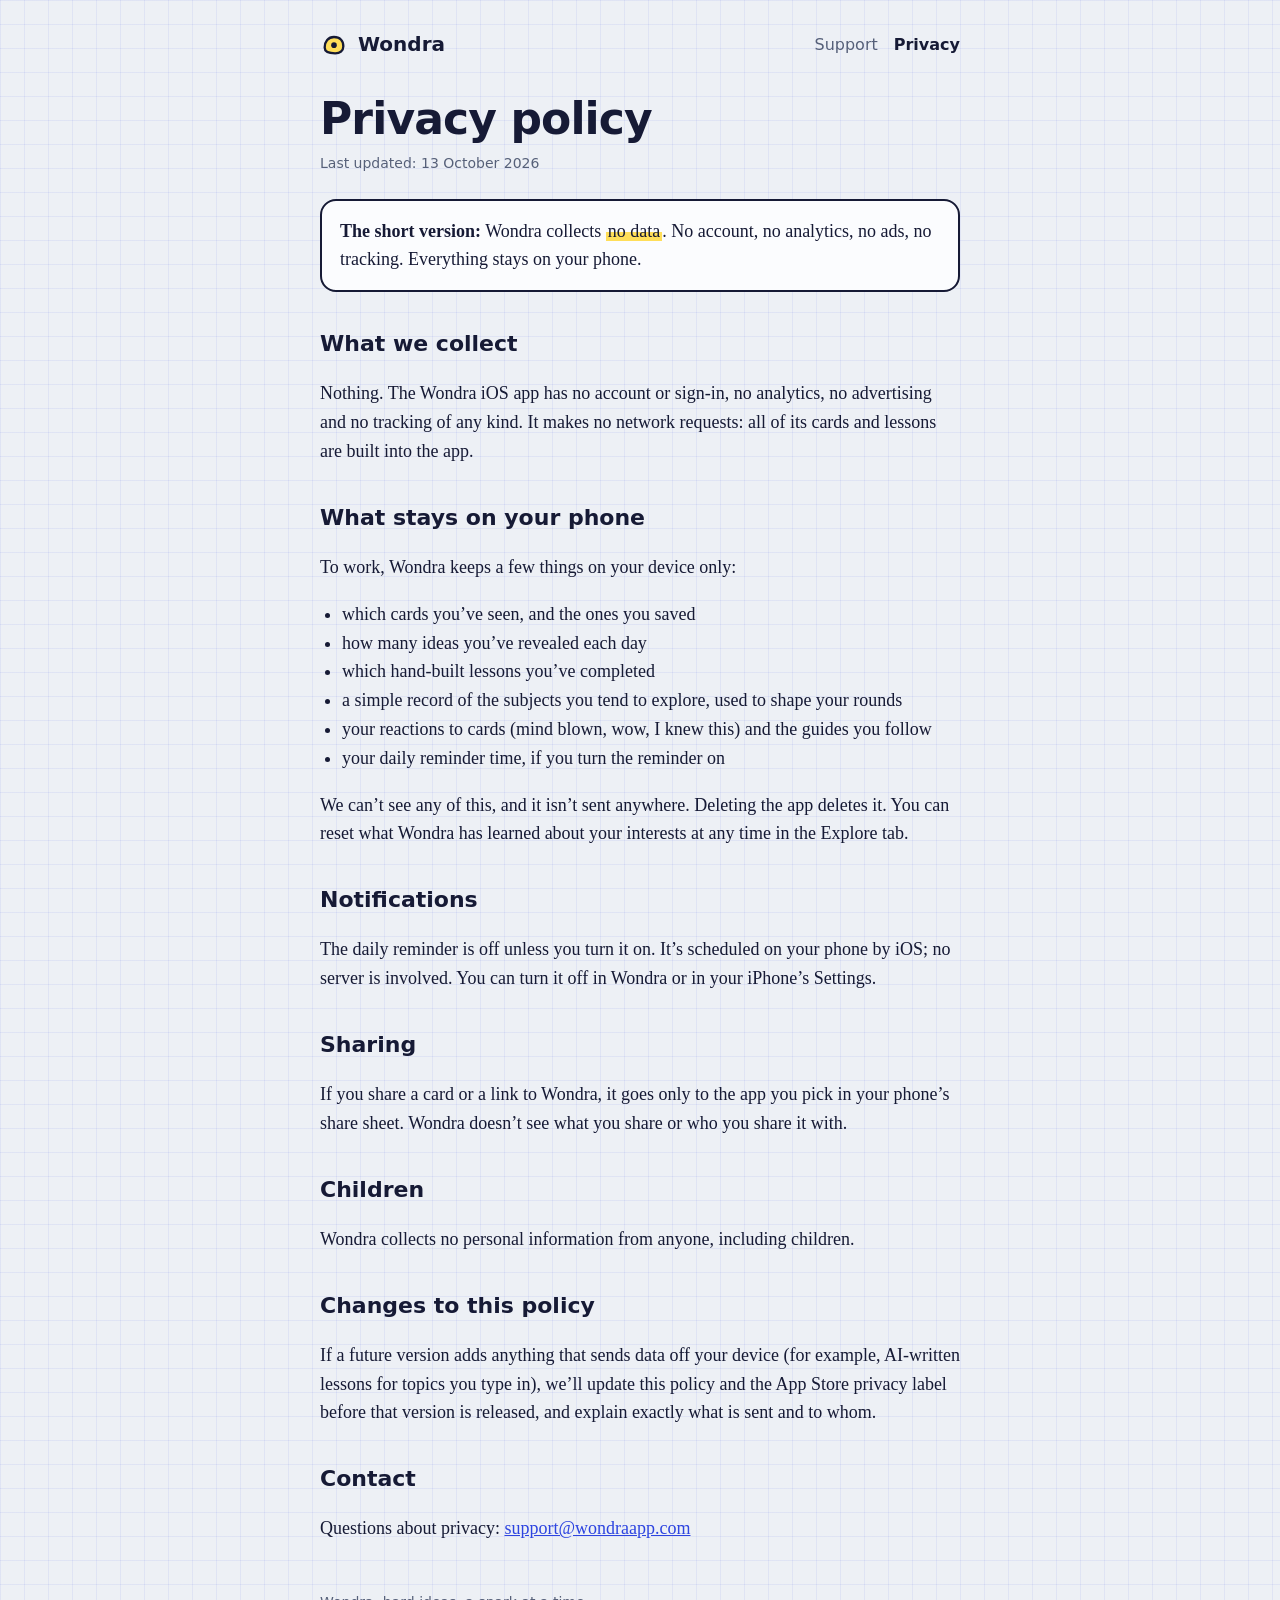
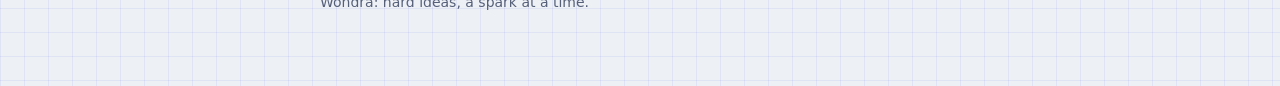
==== privacy.html @ 13748898 "Wondra site: home, privacy policy, support Co-Authored-By: Claude Opus 5.5 <noreply@anthropic.com>" ====
<!doctype html>
<html lang="en">
<head>
  <meta charset="utf-8">
  <meta name="viewport" content="width=device-width, initial-scale=1">
  <title>Privacy policy · Wondra</title>
  <meta name="description" content="Wondra collects no data. Your progress stays on your phone.">
  <link rel="icon" href="logo.svg" type="image/svg+xml">
  <link rel="stylesheet" href="style.css">
</head>
<body>
  <div class="wrap">
    <nav>
      <a class="brand" href="index.html"><img src="logo.svg" alt="" width="28" height="28">Wondra</a>
      <div class="links"><a href="support.html">Support</a><a href="privacy.html" aria-current="page">Privacy</a></div>
    </nav>

    <h1>Privacy policy</h1>
    <p class="updated">Last updated: 13 October 2026</p>

    <div class="panel"><p><strong>The short version:</strong> Wondra collects <span class="hl">no data</span>. No account, no analytics, no ads, no tracking. Everything stays on your phone.</p></div>

    <h2>What we collect</h2>
    <p>Nothing. The Wondra iOS app has no account or sign-in, no analytics, no advertising and no tracking of any kind. It makes no network requests: all of its cards and lessons are built into the app.</p>

    <h2>What stays on your phone</h2>
    <p>To work, Wondra keeps a few things on your device only:</p>
    <ul>
      <li>which cards you’ve seen, and the ones you saved</li>
      <li>how many ideas you’ve revealed each day</li>
      <li>which hand-built lessons you’ve completed</li>
      <li>a simple record of the subjects you tend to explore, used to shape your rounds</li>
      <li>your reactions to cards (mind blown, wow, I knew this) and the guides you follow</li>
      <li>your daily reminder time, if you turn the reminder on</li>
    </ul>
    <p>We can’t see any of this, and it isn’t sent anywhere. Deleting the app deletes it. You can reset what Wondra has learned about your interests at any time in the Explore tab.</p>

    <h2>Notifications</h2>
    <p>The daily reminder is off unless you turn it on. It’s scheduled on your phone by iOS; no server is involved. You can turn it off in Wondra or in your iPhone’s Settings.</p>

    <h2>Sharing</h2>
    <p>If you share a card or a link to Wondra, it goes only to the app you pick in your phone’s share sheet. Wondra doesn’t see what you share or who you share it with.</p>
    <h2>Children</h2>
    <p>Wondra collects no personal information from anyone, including children.</p>

    <h2>Changes to this policy</h2>
    <p>If a future version adds anything that sends data off your device (for example, AI-written lessons for topics you type in), we’ll update this policy and the App Store privacy label before that version is released, and explain exactly what is sent and to whom.</p>

    <h2>Contact</h2>
    <p>Questions about privacy: <a href="mailto:support@wondraapp.com">support@wondraapp.com</a></p>

    <footer>Wondra: hard ideas, a spark at a time.</footer>
  </div>
</body>
</html>
---- style.css ----
/* Wondra site: the app's graph-paper notebook look, no external requests. */
:root{--paper:#EDF0F5;--ink:#161A35;--muted:#566079;--line:rgba(22,26,53,.16);--hi:#FFDE59;--surface:#FBFCFE;--accent:#2D44E0}
*{box-sizing:border-box}
html,body{margin:0}
body{color:var(--ink);background-color:var(--paper);
  background-image:linear-gradient(rgba(45,68,224,.07) 1px,transparent 1px),linear-gradient(90deg,rgba(45,68,224,.07) 1px,transparent 1px);
  background-size:24px 24px;font-family:"Iowan Old Style",Georgia,serif;font-size:18px;line-height:1.6;-webkit-font-smoothing:antialiased}
.wrap{max-width:680px;margin:0 auto;padding:28px 20px 72px}
.brand{display:flex;align-items:center;gap:10px;font-family:"Avenir Next","Trebuchet MS",system-ui,sans-serif;font-weight:700;font-size:20px;color:var(--ink);text-decoration:none}
nav{display:flex;justify-content:space-between;align-items:center;gap:12px;margin-bottom:36px;flex-wrap:wrap}
nav .links a{font-family:"Avenir Next",system-ui,sans-serif;font-size:16px;color:var(--muted);margin-left:16px;text-decoration:none}
nav .links a[aria-current]{color:var(--ink);font-weight:600}
h1{font-family:"Avenir Next","Trebuchet MS",system-ui,sans-serif;font-weight:700;font-size:clamp(32px,8vw,44px);line-height:1.05;letter-spacing:-.02em;margin:0 0 10px}
h2{font-family:"Avenir Next",system-ui,sans-serif;font-weight:700;font-size:22px;margin:34px 0 8px}
.lede{color:var(--muted);margin:0 0 8px}
.updated{font-family:"Avenir Next",system-ui,sans-serif;font-size:14px;color:var(--muted);margin:0 0 24px}
.panel{background:var(--surface);border:2px solid var(--ink);border-radius:16px;padding:16px 18px;margin:20px 0}
.panel p{margin:0}
a{color:var(--accent)}
a:focus-visible{outline:3px solid var(--accent);outline-offset:2px}
.hl{background:linear-gradient(transparent 55%,var(--hi) 55%);padding:0 2px}
ul{padding-left:22px}
footer{margin-top:48px;font-family:"Avenir Next",system-ui,sans-serif;font-size:14px;color:var(--muted)}
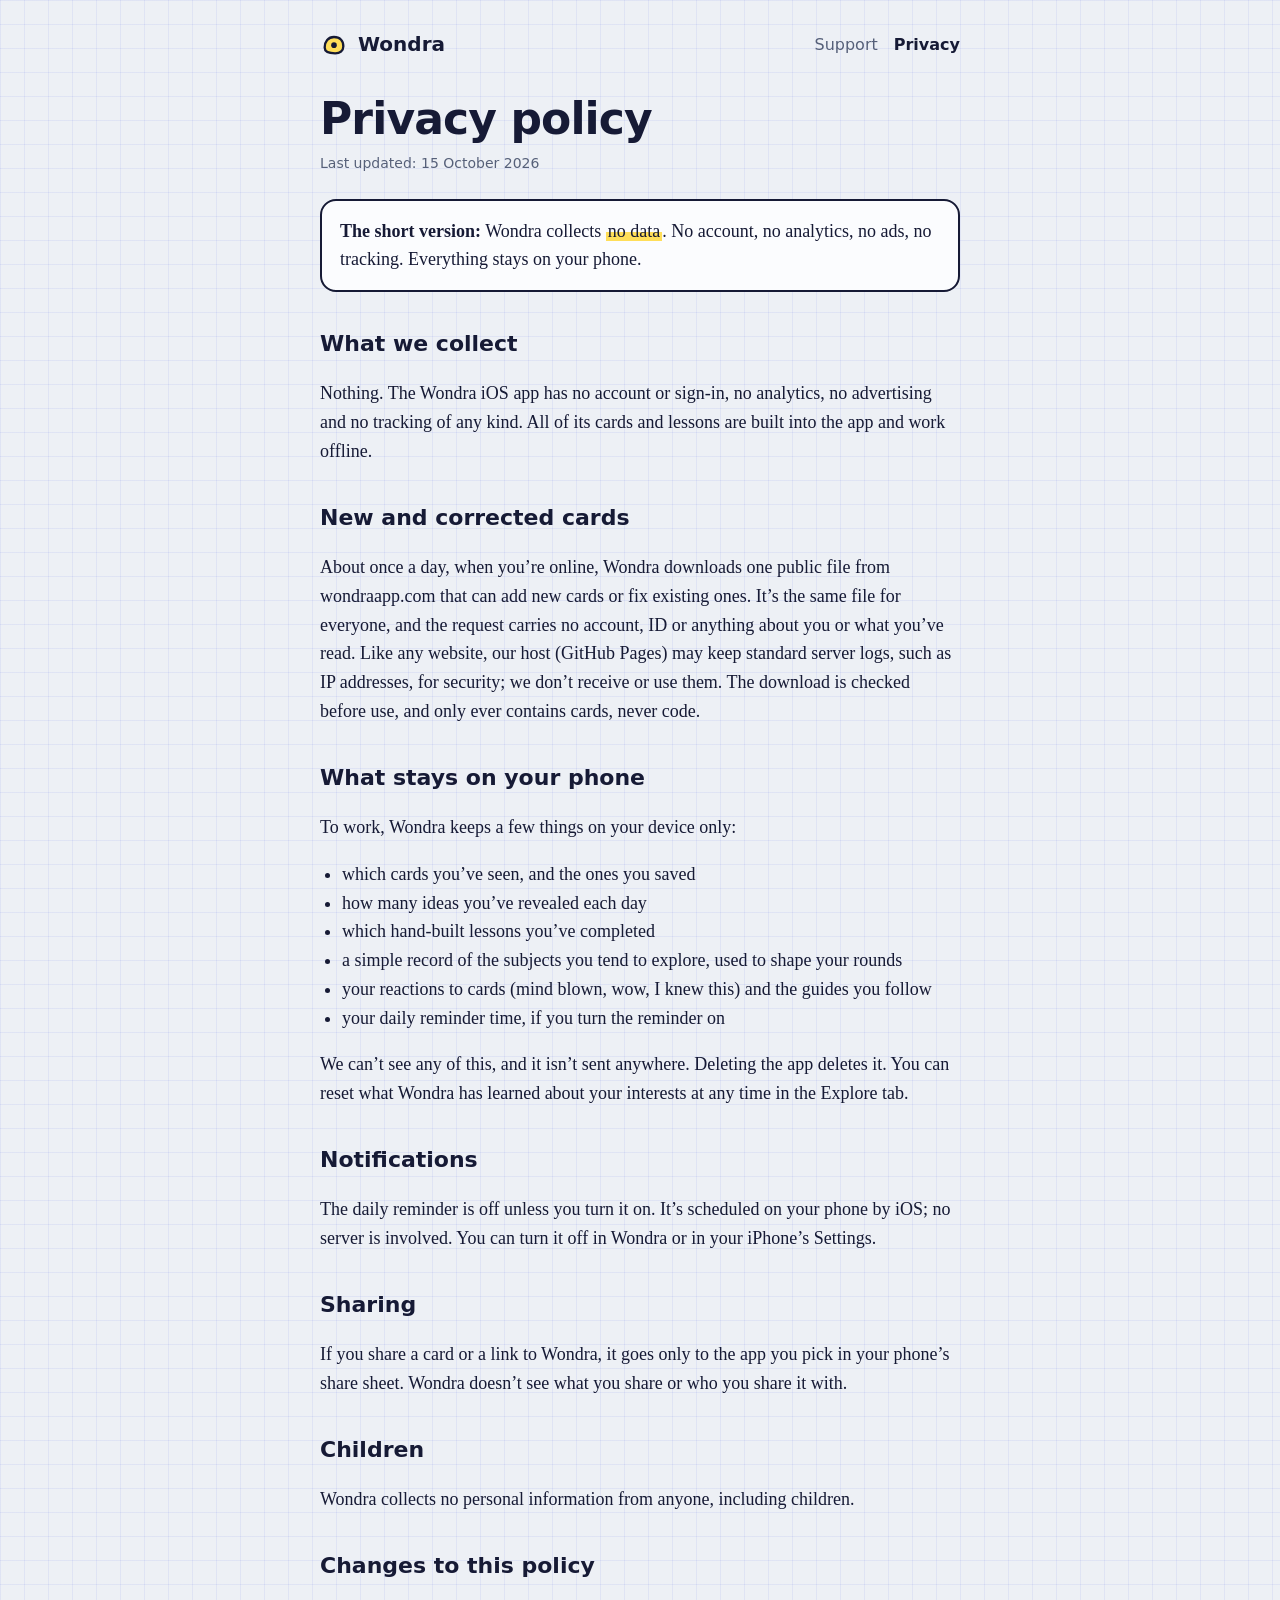
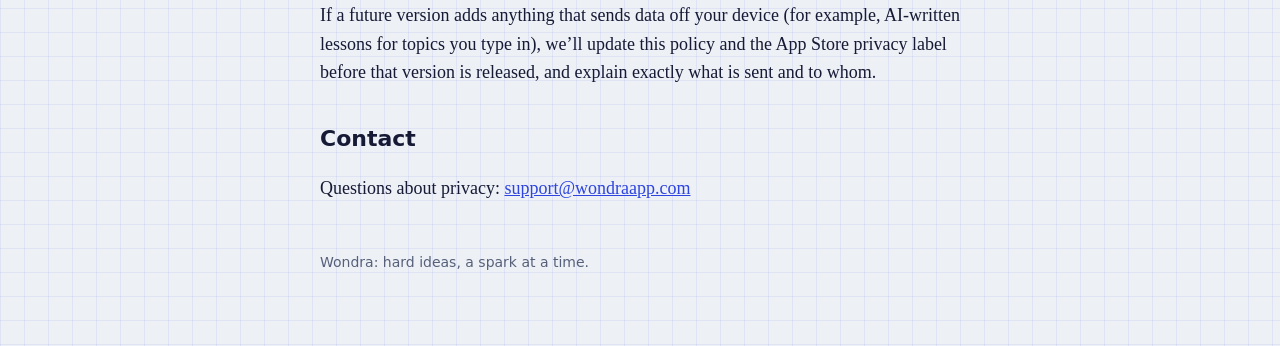
==== commit 5eb135eb: "Privacy: daily card updates; content/updates.json Co-Authored-By: Claude Opus 5.5 <noreply@anthropic" ====
--- a/privacy.html
+++ b/privacy.html
@@ -16,12 +16,14 @@
     </nav>
 
     <h1>Privacy policy</h1>
-    <p class="updated">Last updated: 13 October 2026</p>
+    <p class="updated">Last updated: 15 October 2026</p>
 
     <div class="panel"><p><strong>The short version:</strong> Wondra collects <span class="hl">no data</span>. No account, no analytics, no ads, no tracking. Everything stays on your phone.</p></div>
 
     <h2>What we collect</h2>
-    <p>Nothing. The Wondra iOS app has no account or sign-in, no analytics, no advertising and no tracking of any kind. It makes no network requests: all of its cards and lessons are built into the app.</p>
+    <p>Nothing. The Wondra iOS app has no account or sign-in, no analytics, no advertising and no tracking of any kind. All of its cards and lessons are built into the app and work offline.</p>
+    <h2>New and corrected cards</h2>
+    <p>About once a day, when you’re online, Wondra downloads one public file from wondraapp.com that can add new cards or fix existing ones. It’s the same file for everyone, and the request carries no account, ID or anything about you or what you’ve read. Like any website, our host (GitHub Pages) may keep standard server logs, such as IP addresses, for security; we don’t receive or use them. The download is checked before use, and only ever contains cards, never code.</p>
 
     <h2>What stays on your phone</h2>
     <p>To work, Wondra keeps a few things on your device only:</p>
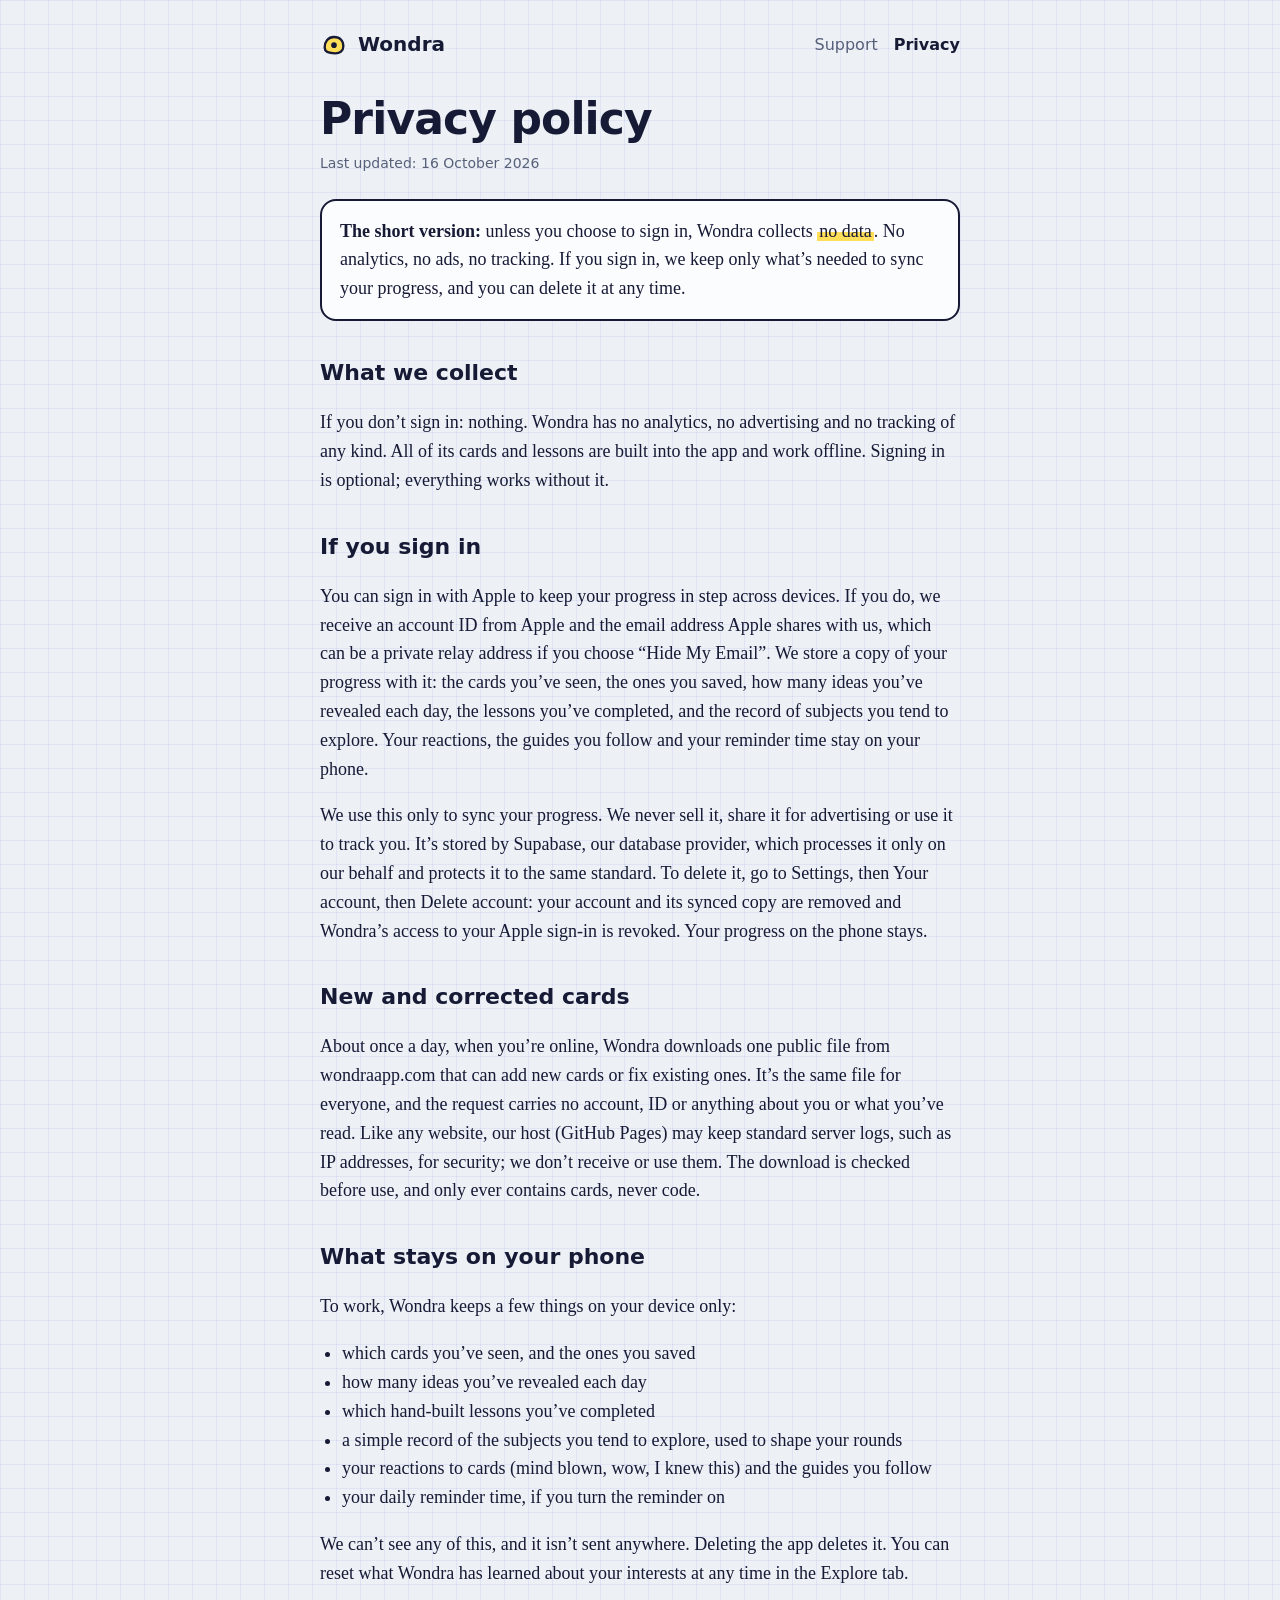
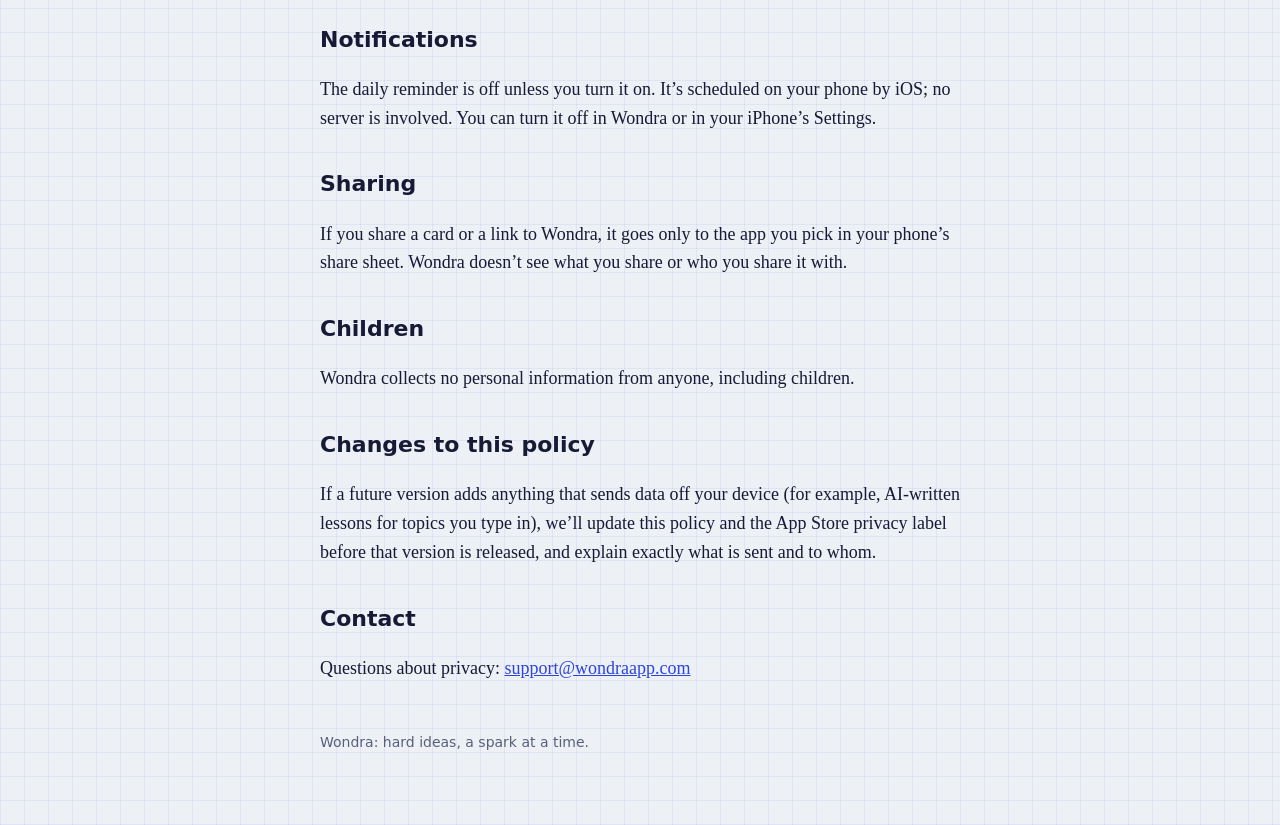
==== commit 6d0fa317: "Privacy: optional Sign in with Apple Co-Authored-By: Claude Opus 5.5 <noreply@anthropic.com> Claude-" ====
--- a/privacy.html
+++ b/privacy.html
@@ -4,7 +4,7 @@
   <meta charset="utf-8">
   <meta name="viewport" content="width=device-width, initial-scale=1">
   <title>Privacy policy · Wondra</title>
-  <meta name="description" content="Wondra collects no data. Your progress stays on your phone.">
+  <meta name="description" content="Wondra collects no data unless you choose to sign in. Your progress stays on your phone.">
   <link rel="icon" href="logo.svg" type="image/svg+xml">
   <link rel="stylesheet" href="style.css">
 </head>
@@ -16,12 +16,15 @@
     </nav>
 
     <h1>Privacy policy</h1>
-    <p class="updated">Last updated: 15 October 2026</p>
+    <p class="updated">Last updated: 16 October 2026</p>
 
-    <div class="panel"><p><strong>The short version:</strong> Wondra collects <span class="hl">no data</span>. No account, no analytics, no ads, no tracking. Everything stays on your phone.</p></div>
+    <div class="panel"><p><strong>The short version:</strong> unless you choose to sign in, Wondra collects <span class="hl">no data</span>. No analytics, no ads, no tracking. If you sign in, we keep only what’s needed to sync your progress, and you can delete it at any time.</p></div>
 
     <h2>What we collect</h2>
-    <p>Nothing. The Wondra iOS app has no account or sign-in, no analytics, no advertising and no tracking of any kind. All of its cards and lessons are built into the app and work offline.</p>
+    <p>If you don’t sign in: nothing. Wondra has no analytics, no advertising and no tracking of any kind. All of its cards and lessons are built into the app and work offline. Signing in is optional; everything works without it.</p>
+    <h2>If you sign in</h2>
+    <p>You can sign in with Apple to keep your progress in step across devices. If you do, we receive an account ID from Apple and the email address Apple shares with us, which can be a private relay address if you choose “Hide My Email”. We store a copy of your progress with it: the cards you’ve seen, the ones you saved, how many ideas you’ve revealed each day, the lessons you’ve completed, and the record of subjects you tend to explore. Your reactions, the guides you follow and your reminder time stay on your phone.</p>
+    <p>We use this only to sync your progress. We never sell it, share it for advertising or use it to track you. It’s stored by Supabase, our database provider, which processes it only on our behalf and protects it to the same standard. To delete it, go to Settings, then Your account, then Delete account: your account and its synced copy are removed and Wondra’s access to your Apple sign-in is revoked. Your progress on the phone stays.</p>
     <h2>New and corrected cards</h2>
     <p>About once a day, when you’re online, Wondra downloads one public file from wondraapp.com that can add new cards or fix existing ones. It’s the same file for everyone, and the request carries no account, ID or anything about you or what you’ve read. Like any website, our host (GitHub Pages) may keep standard server logs, such as IP addresses, for security; we don’t receive or use them. The download is checked before use, and only ever contains cards, never code.</p>
 
